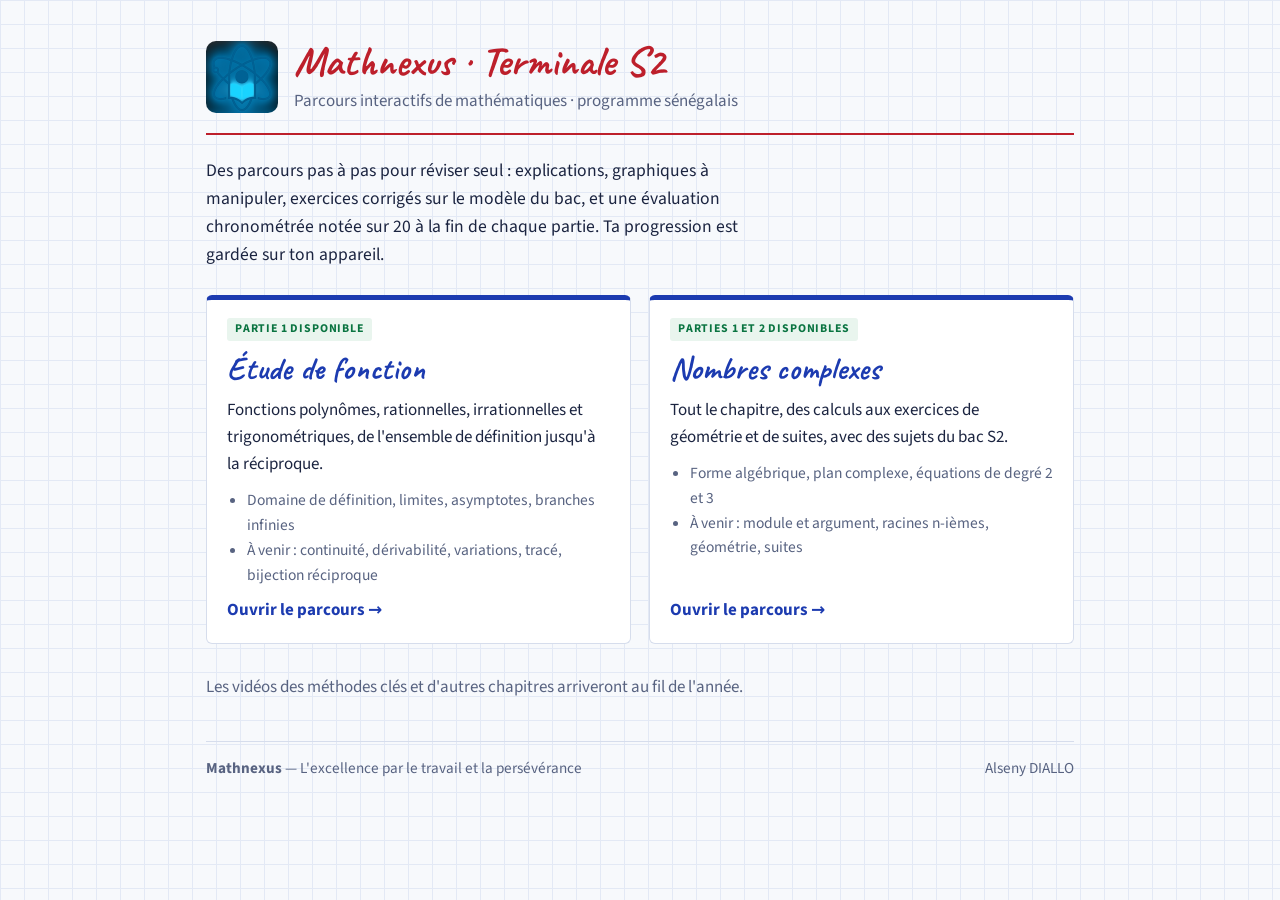
==== index.html @ a2c5cd56 "Site Mathnexus Terminale S2 : accueil, Étude de fonction (partie 1), Nombres complexes (parties 1 et" ====
<!doctype html>
<html lang="fr">
<head>
<meta charset="utf-8">
<meta name="viewport" content="width=device-width, initial-scale=1">
<title>Mathnexus Terminale S2</title>
<meta name="description" content="Parcours interactifs de mathématiques pour la Terminale S2 (programme sénégalais) : étude de fonction, nombres complexes.">
<link rel="icon" href="assets/img/logo-mathnexus.png">
<style>
@font-face{font-family:'Caveat';font-style:normal;font-weight:500;font-display:swap;src:url(assets/fonts/caveat-latin-500-normal.woff2) format('woff2')}
@font-face{font-family:'Caveat';font-style:normal;font-weight:700;font-display:swap;src:url(assets/fonts/caveat-latin-700-normal.woff2) format('woff2')}
@font-face{font-family:'Kalam';font-style:normal;font-weight:400;font-display:swap;src:url(assets/fonts/kalam-latin-400-normal.woff2) format('woff2')}
@font-face{font-family:'Kalam';font-style:normal;font-weight:700;font-display:swap;src:url(assets/fonts/kalam-latin-700-normal.woff2) format('woff2')}
@font-face{font-family:'Source Sans 3';font-style:normal;font-weight:400;font-display:swap;src:url(assets/fonts/source-sans-3-latin-400-normal.woff2) format('woff2')}
@font-face{font-family:'Source Sans 3';font-style:normal;font-weight:600;font-display:swap;src:url(assets/fonts/source-sans-3-latin-600-normal.woff2) format('woff2')}
@font-face{font-family:'Source Sans 3';font-style:normal;font-weight:700;font-display:swap;src:url(assets/fonts/source-sans-3-latin-700-normal.woff2) format('woff2')}
:root{
  --paper:#f7f9fc; --surface:#ffffff; --ink:#1b2440; --muted:#586381; --line:#d6ddec; --grid:#e3e9f5;
  --pen:#1c3bb0; --pen-bg:#eef2fd; --rouge:#bd1f2b; --rouge-bg:#fdf2f2; --prof:#0a7441; --prof-bg:#e9f5ee;
  --btn-fg:#ffffff;
  --f-body:'Source Sans 3',system-ui,-apple-system,'Segoe UI',sans-serif;
  --f-hand:'Caveat','Segoe Print','Bradley Hand',cursive;
  --f-prof:'Kalam','Comic Sans MS','Segoe Print',cursive;
}
@media (prefers-color-scheme: dark){
  :root:not([data-theme="light"]){
    --paper:#141d1a; --surface:#1b2723; --ink:#eef2ea; --muted:#a6b5ab; --line:#33453d; --grid:#22302b;
    --pen:#a9c4ff; --pen-bg:#202d45; --rouge:#ff9d92; --rouge-bg:#372422; --prof:#8fe0ae; --prof-bg:#1e3329;
    --btn-fg:#10201a; color-scheme:dark;
  }
}
:root[data-theme="dark"]{
  --paper:#141d1a; --surface:#1b2723; --ink:#eef2ea; --muted:#a6b5ab; --line:#33453d; --grid:#22302b;
  --pen:#a9c4ff; --pen-bg:#202d45; --rouge:#ff9d92; --rouge-bg:#372422; --prof:#8fe0ae; --prof-bg:#1e3329;
  --btn-fg:#10201a; color-scheme:dark;
}
*{box-sizing:border-box}
[hidden]{display:none !important}
html,body{height:100%}
*{box-sizing:border-box}
body{background:var(--paper);color:var(--ink);font-family:var(--f-body);font-size:17px;line-height:1.6;margin:0;
 background-image:linear-gradient(var(--grid) 1px,transparent 1px),linear-gradient(90deg,var(--grid) 1px,transparent 1px);background-size:24px 24px}
main{max-width:900px;margin:0 auto;padding:40px 16px 56px}
.hd{display:grid;grid-template-columns:72px minmax(0,1fr);gap:16px;align-items:center;border-bottom:2px solid var(--rouge);padding-bottom:18px}
.hd img{width:72px;height:72px;border-radius:10px;display:block}
h1{font-family:var(--f-hand);font-size:2.6rem;line-height:1.05;margin:0;color:var(--rouge);font-weight:700}
.sub{margin:4px 0 0;color:var(--muted)}
.lead{font-size:1.1rem;margin:22px 0 26px;max-width:62ch}
.cards{display:grid;grid-template-columns:repeat(auto-fit,minmax(min(100%,330px),1fr));gap:18px}
.card{display:flex;flex-direction:column;gap:10px;background:var(--surface);border:1px solid var(--line);border-top:5px solid var(--pen);border-radius:6px;padding:18px 20px;color:inherit;text-decoration:none;transition:transform .15s,box-shadow .15s}
.card:hover,.card:focus-visible{transform:translateY(-2px);box-shadow:0 6px 18px rgba(0,0,0,.08)}
.card h2{font-family:var(--f-hand);font-size:2rem;line-height:1.1;margin:0;color:var(--pen)}
.card p{margin:0}
.card ul{margin:0;padding-left:20px;color:var(--muted);font-size:.97rem}
.state{display:flex;gap:8px;flex-wrap:wrap}
.badge{font-size:.74rem;letter-spacing:.07em;text-transform:uppercase;font-weight:700;padding:2px 8px;border-radius:3px;background:var(--prof-bg);color:var(--prof)}
.badge.soon{background:var(--grid);color:var(--muted)}
.go{margin-top:auto;font-weight:700;color:var(--pen)}
.soon-list{margin:30px 0 0;color:var(--muted)}
footer{margin-top:40px;border-top:1px solid var(--line);padding-top:14px;color:var(--muted);font-size:.95rem;display:flex;justify-content:space-between;gap:12px;flex-wrap:wrap}
@media (max-width:600px){h1{font-size:2.1rem}.hd{grid-template-columns:56px minmax(0,1fr)}.hd img{width:56px;height:56px}}
</style>
</head>
<body>
<main>
  <header class="hd">
    <img src="assets/img/logo-mathnexus.png" alt="Logo Mathnexus">
    <div><h1>Mathnexus · Terminale S2</h1><p class="sub">Parcours interactifs de mathématiques · programme sénégalais</p></div>
  </header>
  <p class="lead">Des parcours pas à pas pour réviser seul : explications, graphiques à manipuler, exercices corrigés sur le modèle du bac, et une évaluation chronométrée notée sur 20 à la fin de chaque partie. Ta progression est gardée sur ton appareil.</p>
  <div class="cards">
    <a class="card" href="etude-de-fonction.html">
      <div class="state"><span class="badge">Partie 1 disponible</span></div>
      <h2>Étude de fonction</h2>
      <p>Fonctions polynômes, rationnelles, irrationnelles et trigonométriques, de l'ensemble de définition jusqu'à la réciproque.</p>
      <ul><li>Domaine de définition, limites, asymptotes, branches infinies</li><li>À venir : continuité, dérivabilité, variations, tracé, bijection réciproque</li></ul>
      <span class="go">Ouvrir le parcours →</span>
    </a>
    <a class="card" href="nombres-complexes.html">
      <div class="state"><span class="badge">Parties 1 et 2 disponibles</span></div>
      <h2>Nombres complexes</h2>
      <p>Tout le chapitre, des calculs aux exercices de géométrie et de suites, avec des sujets du bac S2.</p>
      <ul><li>Forme algébrique, plan complexe, équations de degré 2 et 3</li><li>À venir : module et argument, racines n-ièmes, géométrie, suites</li></ul>
      <span class="go">Ouvrir le parcours →</span>
    </a>
  </div>
  <p class="soon-list">Les vidéos des méthodes clés et d'autres chapitres arriveront au fil de l'année.</p>
  <footer><span><strong>Mathnexus</strong> — L'excellence par le travail et la persévérance</span><span>Alseny DIALLO</span></footer>
</main>
</body>
</html>
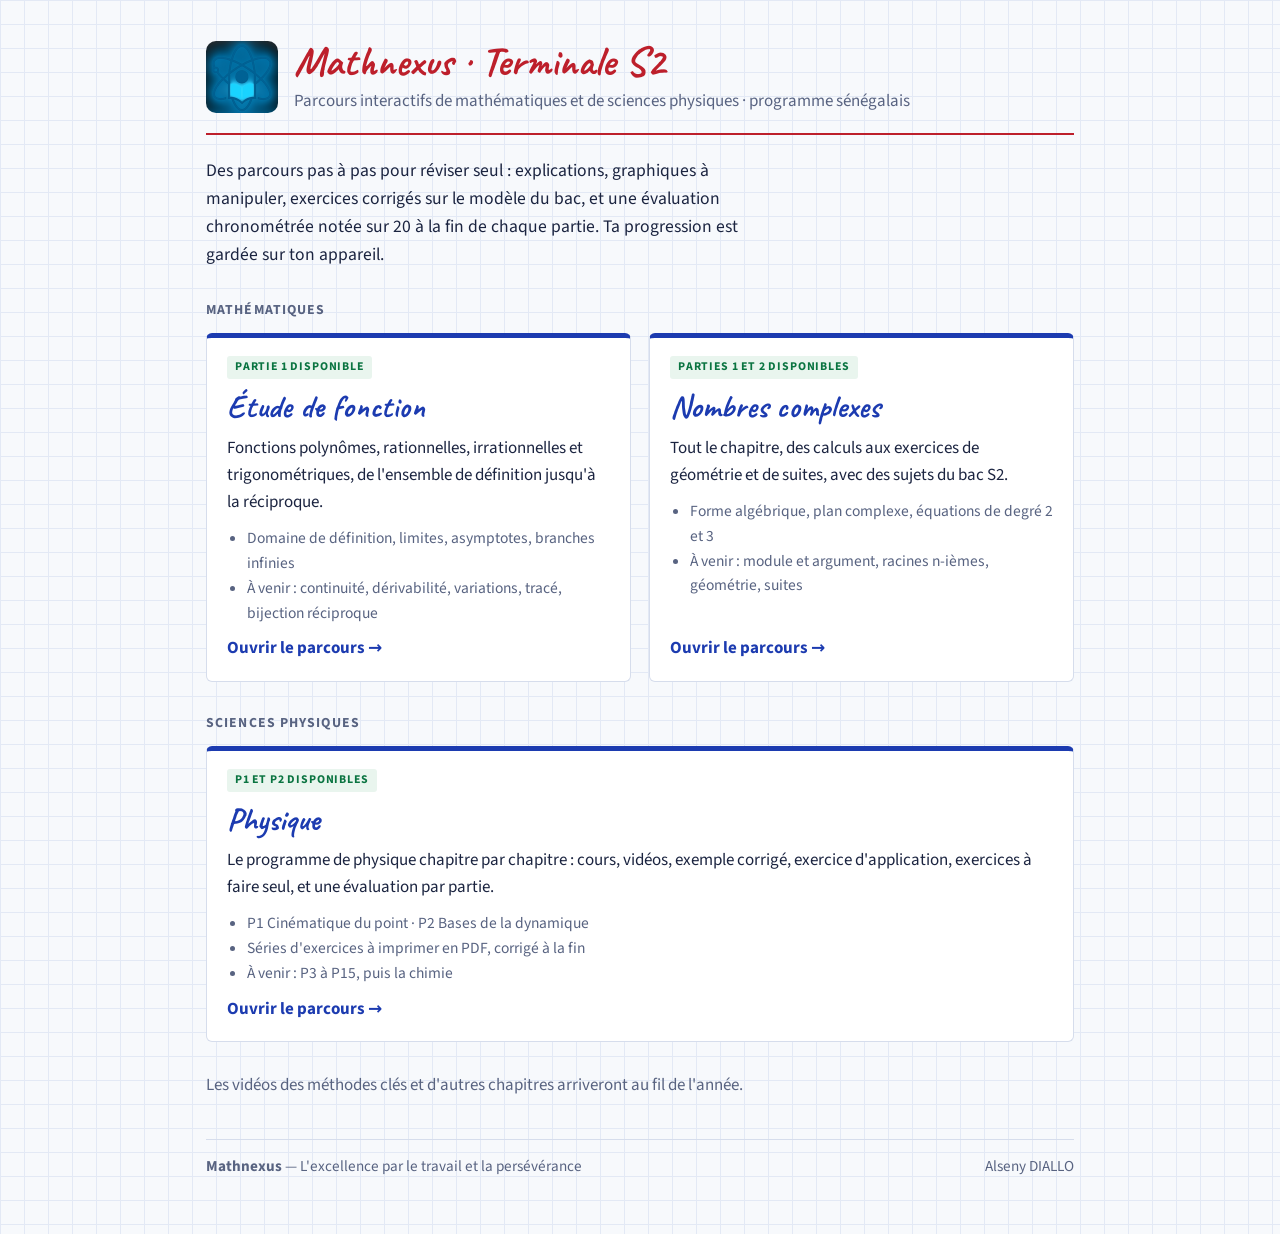
==== commit 9bbd8298: "Ajoute la partie Sciences physiques (P1 Cinématique, P2 Dynamique) Nouveau dossier physique/ : site," ====
--- a/index.html
+++ b/index.html
@@ -57,6 +57,7 @@
 .badge.soon{background:var(--grid);color:var(--muted)}
 .go{margin-top:auto;font-weight:700;color:var(--pen)}
 .soon-list{margin:30px 0 0;color:var(--muted)}
+.sec{font-size:.86rem;letter-spacing:.08em;text-transform:uppercase;color:var(--muted);font-weight:700;margin:30px 0 12px}
 footer{margin-top:40px;border-top:1px solid var(--line);padding-top:14px;color:var(--muted);font-size:.95rem;display:flex;justify-content:space-between;gap:12px;flex-wrap:wrap}
 @media (max-width:600px){h1{font-size:2.1rem}.hd{grid-template-columns:56px minmax(0,1fr)}.hd img{width:56px;height:56px}}
 </style>
@@ -65,9 +66,10 @@
 <main>
   <header class="hd">
     <img src="assets/img/logo-mathnexus.png" alt="Logo Mathnexus">
-    <div><h1>Mathnexus · Terminale S2</h1><p class="sub">Parcours interactifs de mathématiques · programme sénégalais</p></div>
+    <div><h1>Mathnexus · Terminale S2</h1><p class="sub">Parcours interactifs de mathématiques et de sciences physiques · programme sénégalais</p></div>
   </header>
   <p class="lead">Des parcours pas à pas pour réviser seul : explications, graphiques à manipuler, exercices corrigés sur le modèle du bac, et une évaluation chronométrée notée sur 20 à la fin de chaque partie. Ta progression est gardée sur ton appareil.</p>
+  <h2 class="sec">Mathématiques</h2>
   <div class="cards">
     <a class="card" href="etude-de-fonction.html">
       <div class="state"><span class="badge">Partie 1 disponible</span></div>
@@ -84,6 +86,16 @@
       <span class="go">Ouvrir le parcours →</span>
     </a>
   </div>
+  <h2 class="sec">Sciences physiques</h2>
+  <div class="cards">
+    <a class="card" href="physique/index.html">
+      <div class="state"><span class="badge">P1 et P2 disponibles</span></div>
+      <h2>Physique</h2>
+      <p>Le programme de physique chapitre par chapitre : cours, vidéos, exemple corrigé, exercice d'application, exercices à faire seul, et une évaluation par partie.</p>
+      <ul><li>P1 Cinématique du point · P2 Bases de la dynamique</li><li>Séries d'exercices à imprimer en PDF, corrigé à la fin</li><li>À venir : P3 à P15, puis la chimie</li></ul>
+      <span class="go">Ouvrir le parcours →</span>
+    </a>
+  </div>
   <p class="soon-list">Les vidéos des méthodes clés et d'autres chapitres arriveront au fil de l'année.</p>
   <footer><span><strong>Mathnexus</strong> — L'excellence par le travail et la persévérance</span><span>Alseny DIALLO</span></footer>
 </main>
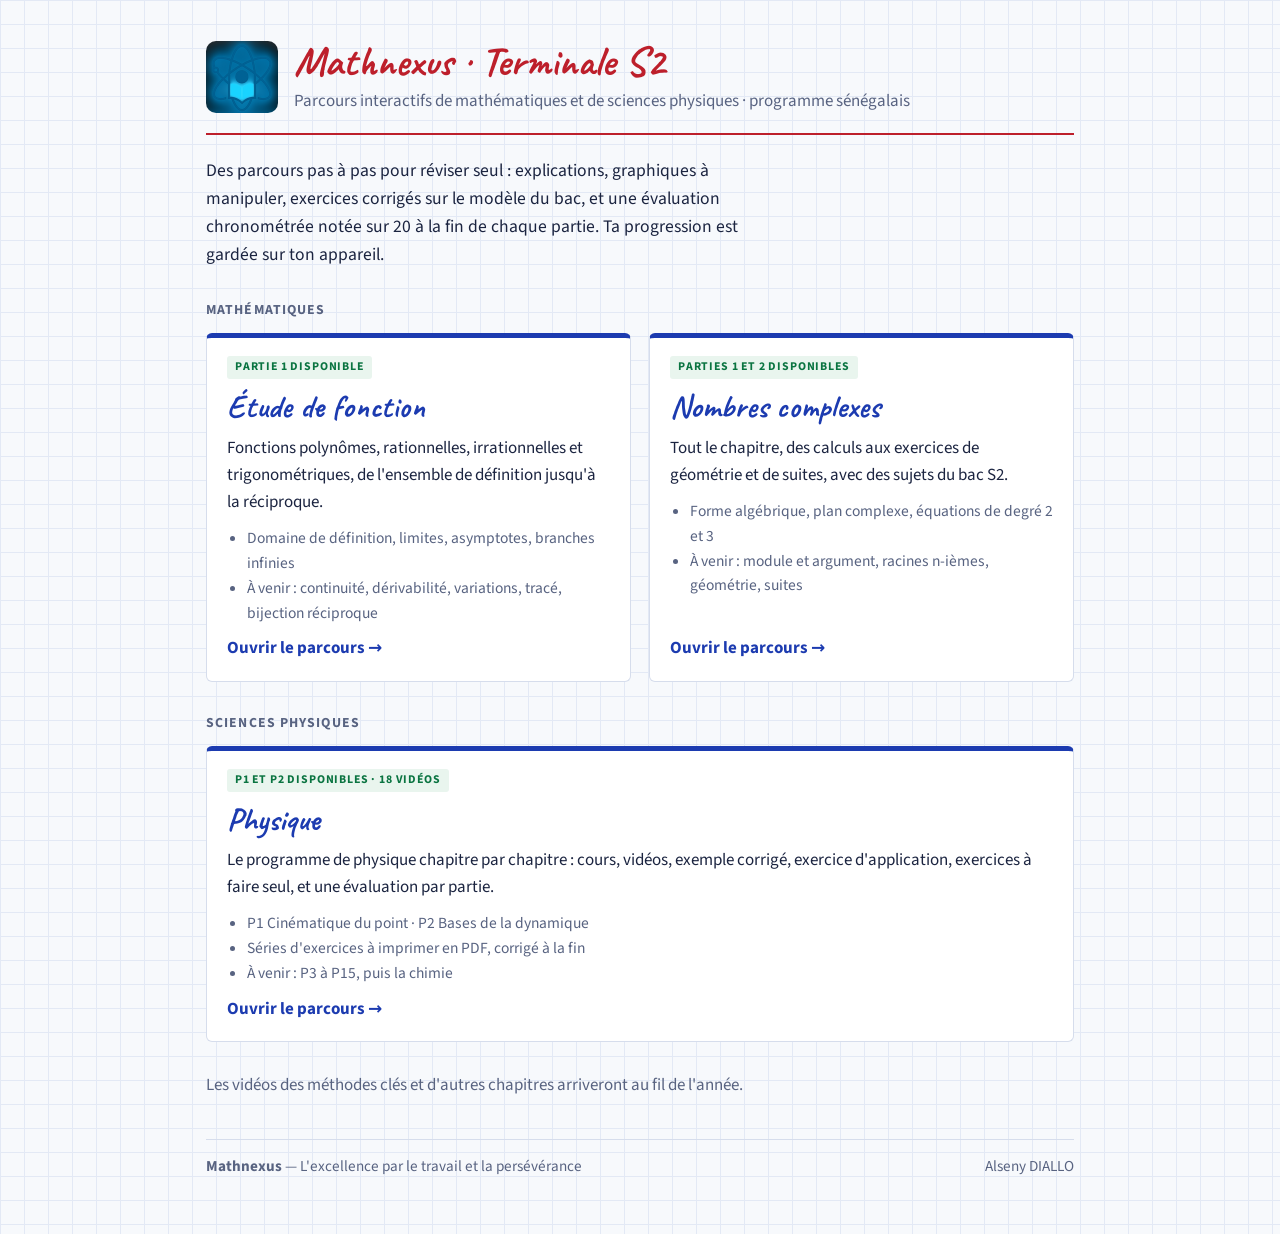
==== commit 3d1b53ce: "Physique P1-P2 : refonte pédagogique et vidéos Questions d'entrée et questions flash, indices gradué" ====
--- a/index.html
+++ b/index.html
@@ -89,7 +89,7 @@
   <h2 class="sec">Sciences physiques</h2>
   <div class="cards">
     <a class="card" href="physique/index.html">
-      <div class="state"><span class="badge">P1 et P2 disponibles</span></div>
+      <div class="state"><span class="badge">P1 et P2 disponibles · 18 vidéos</span></div>
       <h2>Physique</h2>
       <p>Le programme de physique chapitre par chapitre : cours, vidéos, exemple corrigé, exercice d'application, exercices à faire seul, et une évaluation par partie.</p>
       <ul><li>P1 Cinématique du point · P2 Bases de la dynamique</li><li>Séries d'exercices à imprimer en PDF, corrigé à la fin</li><li>À venir : P3 à P15, puis la chimie</li></ul>
